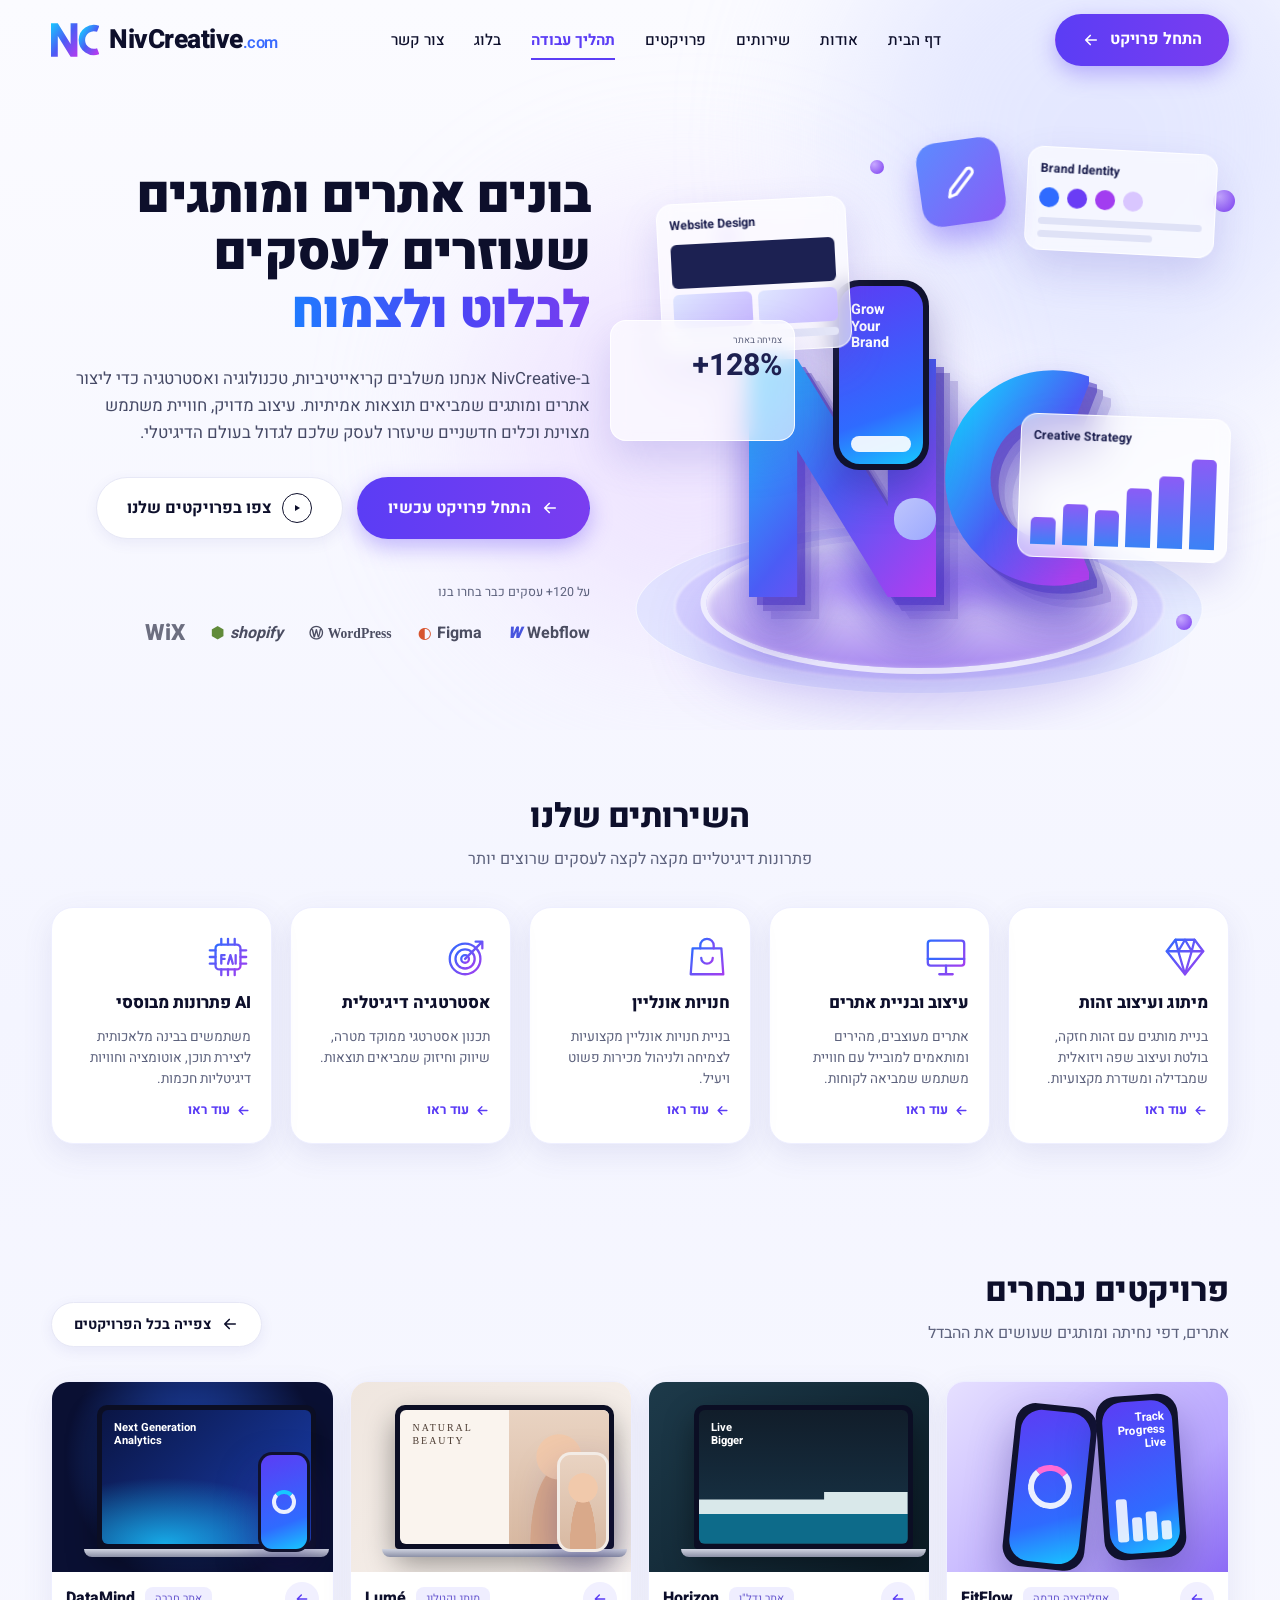
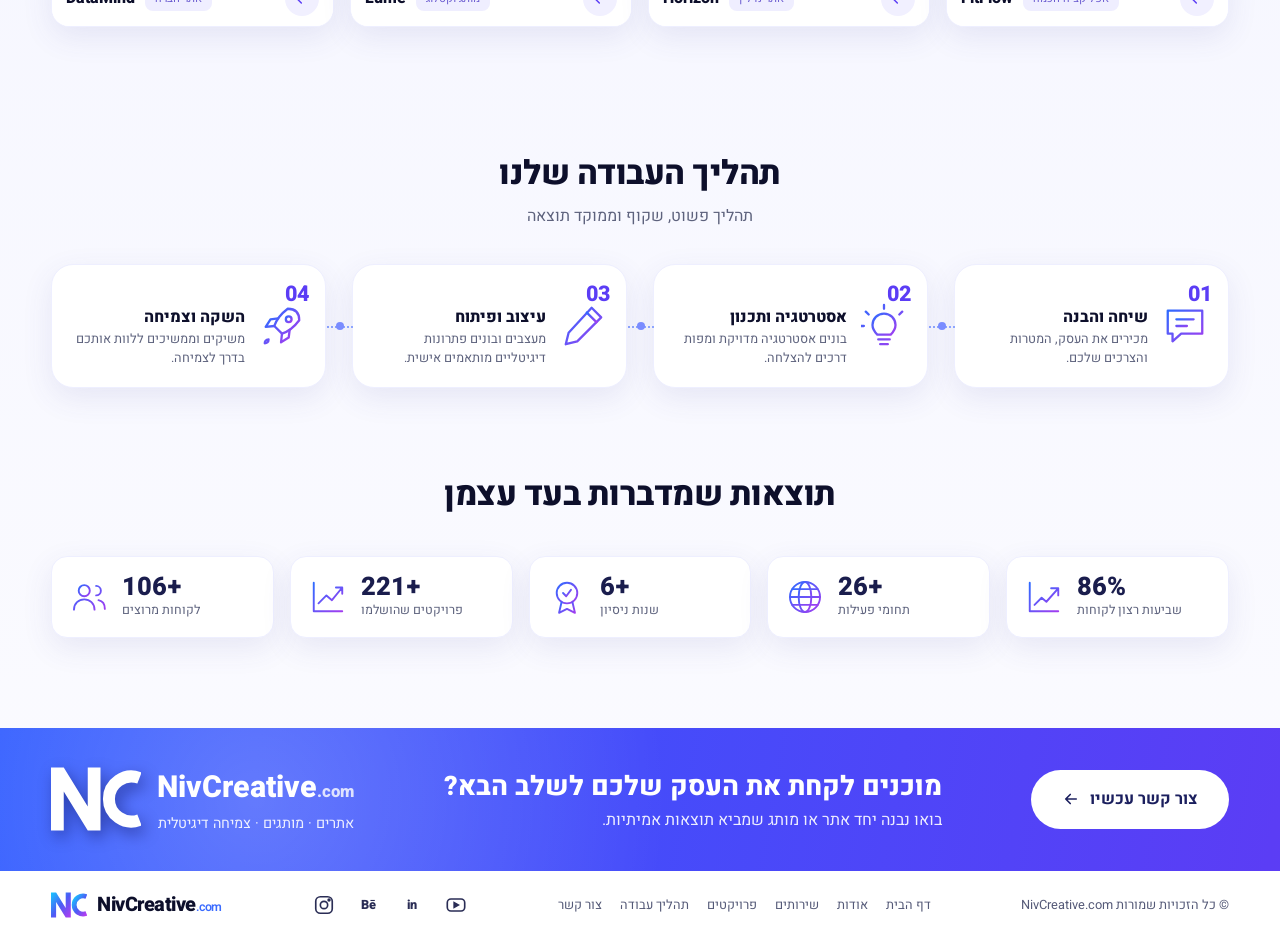
==== nivcreative-home/index.html @ 3e9fc70c "Add animated static homepage (RTL) built from design image, Hostinger-ready Co-Authored-By: Claude S" ====
<!doctype html>
<html lang="he" dir="rtl">
<head>
<meta charset="utf-8">
<meta name="viewport" content="width=device-width, initial-scale=1">
<title>NivCreative – בונים אתרים ומותגים שעוזרים לעסקים לבלוט ולצמוח</title>
<meta name="description" content="NivCreative משלבת קריאייטיב, טכנולוגיה ואסטרטגיה כדי ליצור אתרים ומותגים שמביאים תוצאות אמיתיות. אתרים, מיתוג, חנויות אונליין ופתרונות AI.">
<meta property="og:title" content="NivCreative – אתרים ומותגים שבולטים וצומחים">
<meta property="og:description" content="עיצוב מדויק, חוויית משתמש מצוינת וכלים חדשניים שיעזרו לעסק שלכם לגדול בעולם הדיגיטלי.">
<meta property="og:type" content="website">
<meta name="theme-color" content="#5b3df5">
<link rel="icon" type="image/svg+xml" href="assets/favicon.svg">
<link rel="preconnect" href="https://fonts.googleapis.com">
<link rel="preconnect" href="https://fonts.gstatic.com" crossorigin>
<link href="https://fonts.googleapis.com/css2?family=Heebo:wght@400;500;600;700;800;900&display=swap" rel="stylesheet">
<link rel="stylesheet" href="assets/style.css">
</head>
<body>

<!-- SVG sprite -->
<svg width="0" height="0" style="position:absolute" aria-hidden="true">
  <defs>
    <linearGradient id="g-nc" x1="0" y1="0" x2="1" y2="1">
      <stop offset="0" stop-color="#17c8ff"/><stop offset=".5" stop-color="#4b5cf5"/><stop offset="1" stop-color="#b43cf0"/>
    </linearGradient>
    <linearGradient id="g-ic" x1="0" y1="0" x2="1" y2="1">
      <stop offset="0" stop-color="#2f6bff"/><stop offset="1" stop-color="#a23df0"/>
    </linearGradient>
    <symbol id="nc" viewBox="0 0 120 84">
      <path d="M0 84V0h17l32 52V0h17v84H49L17 32v52z" fill="url(#g-nc)"/>
      <path d="M118 14A30 30 0 1 0 118 70" fill="none" stroke="url(#g-nc)" stroke-width="16" stroke-linecap="butt"/>
    </symbol>
    <symbol id="arrow" viewBox="0 0 24 24"><path d="M19 12H5m6-6-6 6 6 6" fill="none" stroke="currentColor" stroke-width="2.2" stroke-linecap="round" stroke-linejoin="round"/></symbol>
    <symbol id="play" viewBox="0 0 24 24"><path d="M9 7.5v9l7.5-4.5z" fill="currentColor"/></symbol>
  </defs>
</svg>

<header class="nav" id="nav">
  <div class="wrap nav-in">
    <a href="#home" class="logo" aria-label="NivCreative">
      <svg class="logo-mark"><use href="#nc"/></svg>
      <span>NivCreative<small>.com</small></span>
    </a>
    <nav class="menu" id="menu" aria-label="ניווט ראשי">
      <a href="#home" class="active">דף הבית</a>
      <a href="#about">אודות</a>
      <a href="#services">שירותים</a>
      <a href="#projects">פרויקטים</a>
      <a href="#process">תהליך עבודה</a>
      <a href="#blog">בלוג</a>
      <a href="#contact">צור קשר</a>
      <a href="#contact" class="btn btn-primary menu-cta"><svg><use href="#arrow"/></svg>התחל פרויקט</a>
    </nav>
    <a href="#contact" class="btn btn-primary nav-cta"><svg><use href="#arrow"/></svg>התחל פרויקט</a>
    <button class="burger" id="burger" aria-label="תפריט" aria-expanded="false"><span></span><span></span><span></span></button>
  </div>
</header>

<main id="home">

<!-- HERO -->
<section class="hero">
  <div class="blob b1"></div><div class="blob b2"></div>
  <div class="wrap hero-grid">
    <div class="hero-text">
      <h1 class="reveal">בונים אתרים ומותגים<br>שעוזרים לעסקים<br><span class="grad">לבלוט ולצמוח</span></h1>
      <p class="reveal" style="--d:.1s">ב-NivCreative אנחנו משלבים קריאייטיביות, טכנולוגיה ואסטרטגיה כדי ליצור אתרים ומותגים שמביאים תוצאות אמיתיות. עיצוב מדויק, חוויית משתמש מצוינת וכלים חדשניים שיעזרו לעסק שלכם לגדול בעולם הדיגיטלי.</p>
      <div class="hero-btns reveal" style="--d:.2s">
        <a href="#contact" class="btn btn-primary btn-lg"><svg><use href="#arrow"/></svg>התחל פרויקט עכשיו</a>
        <a href="#projects" class="btn btn-ghost btn-lg"><span class="play"><svg><use href="#play"/></svg></span>צפו בפרויקטים שלנו</a>
      </div>
      <div class="trust reveal" style="--d:.3s">
        <span class="trust-t">על 120+ עסקים כבר בחרו בנו</span>
        <div class="platforms">
          <span class="p-wix">WiX</span>
          <span class="p-shop"><i>⬢</i>shopify</span>
          <span class="p-wp"><i>Ⓦ</i>WordPress</span>
          <span class="p-fig"><i>◐</i>Figma</span>
          <span class="p-web"><i>W</i>Webflow</span>
        </div>
      </div>
    </div>

    <div class="hero-art" id="heroArt" aria-hidden="true">
      <div class="orb o1"></div><div class="orb o2"></div><div class="orb o3"></div><div class="orb o4"></div>

      <div class="glass card-web" data-depth="14">
        <div class="gc-title">Website Design</div>
        <div class="mini-site"><i></i><i></i><i></i><b></b></div>
      </div>
      <div class="glass card-brand" data-depth="22">
        <div class="gc-title">Brand Identity</div>
        <div class="dots"><i style="background:#2f6bff"></i><i style="background:#6a3df5"></i><i style="background:#a23df0"></i><i style="background:#d9c6ff"></i></div>
        <div class="lines"><i></i><i></i></div>
      </div>
      <div class="glass card-strategy" data-depth="18">
        <div class="gc-title">Creative Strategy</div>
        <div class="bars"><i style="--h:30%"></i><i style="--h:45%"></i><i style="--h:40%"></i><i style="--h:65%"></i><i style="--h:80%"></i><i style="--h:100%"></i></div>
      </div>
      <div class="glass card-stat" data-depth="26">
        <small>צמיחה באתר</small>
        <strong>+128%</strong>
        <svg viewBox="0 0 120 40"><path class="draw" d="M2 34 C20 30 24 16 40 22 S62 34 76 20 S100 8 118 4" fill="none" stroke="#2f6bff" stroke-width="2.5" stroke-linecap="round"/></svg>
      </div>
      <div class="phone ph-hero" data-depth="30"><div class="ph-screen"><b>Grow</b><b>Your</b><b>Brand</b><i></i></div></div>
      <div class="tile t-brush" data-depth="34"><svg viewBox="0 0 24 24"><path d="M4 20l1.2-4.2L16 5a2 2 0 0 1 3 3L8.2 18.8z" fill="none" stroke="#fff" stroke-width="1.8" stroke-linejoin="round"/></svg></div>
      <div class="tile t-small" data-depth="28"></div>

      <div class="platform">
        <div class="disc d3"></div><div class="disc d2"></div><div class="disc d1"></div><div class="glow"></div>
        <div class="big-nc"><svg><use href="#nc"/></svg></div>
      </div>
    </div>
  </div>
</section>

<!-- SERVICES -->
<section id="services" class="sec">
  <div class="wrap">
    <div class="sec-head center reveal"><h2>השירותים שלנו</h2><p>פתרונות דיגיטליים מקצה לקצה לעסקים שרוצים יותר</p></div>
    <div class="services">
      <a href="#contact" class="s-card reveal" style="--d:0s">
        <svg class="ico" viewBox="0 0 48 48"><g fill="none" stroke="url(#g-ic)" stroke-width="2.4" stroke-linejoin="round" stroke-linecap="round"><path d="M14 6h20l9 12-19 24L5 18z"/><path d="M5 18h38M17 18l7 24 7-24M14 6l3 12 7-12 7 12 3-12"/></g></svg>
        <h3>מיתוג ועיצוב זהות</h3>
        <p>בניית מותגים עם זהות חזקה, בולטת ועיצוב שפה ויזואלית שמבדילה ומשדרת מקצועיות.</p>
        <span class="more"><svg><use href="#arrow"/></svg>עוד ראו</span>
      </a>
      <a href="#contact" class="s-card reveal" style="--d:.08s">
        <svg class="ico" viewBox="0 0 48 48"><g fill="none" stroke="url(#g-ic)" stroke-width="2.4" stroke-linejoin="round" stroke-linecap="round"><rect x="5" y="7" width="38" height="26" rx="3"/><path d="M17 42h14M24 33v9M5 26h38"/></g></svg>
        <h3>עיצוב ובניית אתרים</h3>
        <p>אתרים מעוצבים, מהירים ומותאמים למובייל עם חוויית משתמש שמביאה לקוחות.</p>
        <span class="more"><svg><use href="#arrow"/></svg>עוד ראו</span>
      </a>
      <a href="#contact" class="s-card reveal" style="--d:.16s">
        <svg class="ico" viewBox="0 0 48 48"><g fill="none" stroke="url(#g-ic)" stroke-width="2.4" stroke-linejoin="round" stroke-linecap="round"><path d="M9 15h30l2 27H7z"/><path d="M17 15v-3a7 7 0 0 1 14 0v3M18 25a6 6 0 0 0 12 0"/></g></svg>
        <h3>חנויות אונליין</h3>
        <p>בניית חנויות אונליין מקצועיות לצמיחה ולניהול מכירות פשוט ויעיל.</p>
        <span class="more"><svg><use href="#arrow"/></svg>עוד ראו</span>
      </a>
      <a href="#contact" class="s-card reveal" style="--d:.24s">
        <svg class="ico" viewBox="0 0 48 48"><g fill="none" stroke="url(#g-ic)" stroke-width="2.4" stroke-linejoin="round" stroke-linecap="round"><circle cx="22" cy="26" r="16"/><circle cx="22" cy="26" r="10"/><circle cx="22" cy="26" r="4"/><path d="M22 26L40 8m0 0v7m0-7h-7"/></g></svg>
        <h3>אסטרטגיה דיגיטלית</h3>
        <p>תכנון אסטרטגי ממוקד מטרה, שיווק וחיזוק שמביאים תוצאות.</p>
        <span class="more"><svg><use href="#arrow"/></svg>עוד ראו</span>
      </a>
      <a href="#contact" class="s-card reveal" style="--d:.32s">
        <svg class="ico" viewBox="0 0 48 48"><g fill="none" stroke="url(#g-ic)" stroke-width="2.4" stroke-linejoin="round" stroke-linecap="round"><rect x="11" y="11" width="26" height="26" rx="4"/><path d="M17 31v-9l3.5 0M17 26h3.5M24 31l2.5-9 2.5 9M32 22v9M17 11V5M24 11V5M31 11V5M17 43v-6M24 43v-6M31 43v-6M5 17h6M5 24h6M5 31h6M37 17h6M37 24h6M37 31h6"/></g></svg>
        <h3>AI פתרונות מבוססי</h3>
        <p>משתמשים בבינה מלאכותית ליצירת תוכן, אוטומציה וחוויות דיגיטליות חכמות.</p>
        <span class="more"><svg><use href="#arrow"/></svg>עוד ראו</span>
      </a>
    </div>
  </div>
</section>

<!-- PROJECTS -->
<section id="projects" class="sec">
  <div class="wrap">
    <div class="sec-head row reveal">
      <div><h2>פרויקטים נבחרים</h2><p>אתרים, דפי נחיתה ומותגים שעושים את ההבדל</p></div>
      <a href="#projects" class="btn btn-ghost btn-sm"><svg><use href="#arrow"/></svg>צפייה בכל הפרויקטים</a>
    </div>
    <div class="projects">

      <a href="#contact" class="p-card reveal" style="--d:0s">
        <div class="p-img pi-data">
          <div class="laptop"><div class="scr"><b>Next Generation<br>Analytics</b><i class="glowline"></i></div></div>
          <div class="phone sm"><div class="ph-screen"><i class="ring"></i></div></div>
        </div>
        <div class="p-info"><strong>DataMind</strong><em>אתר חברה</em><span class="go"><svg><use href="#arrow"/></svg></span></div>
      </a>

      <a href="#contact" class="p-card reveal" style="--d:.08s">
        <div class="p-img pi-lume">
          <div class="laptop light"><div class="scr"><b class="serif">NATURAL<br>BEAUTY</b><i class="face"></i></div></div>
          <div class="phone sm light"><div class="ph-screen"><i class="face s"></i></div></div>
        </div>
        <div class="p-info"><strong>Lumé</strong><em>מותג וקטלוג</em><span class="go"><svg><use href="#arrow"/></svg></span></div>
      </a>

      <a href="#contact" class="p-card reveal" style="--d:.16s">
        <div class="p-img pi-horizon">
          <div class="laptop"><div class="scr house"><b>Live<br>Bigger</b><i class="villa"></i></div></div>
        </div>
        <div class="p-info"><strong>Horizon</strong><em>אתר נדל"ן</em><span class="go"><svg><use href="#arrow"/></svg></span></div>
      </a>

      <a href="#contact" class="p-card reveal" style="--d:.24s">
        <div class="p-img pi-fit">
          <div class="phone md"><div class="ph-screen"><b>Track<br>Progress<br>Live</b><span class="mbars"><i></i><i></i><i></i><i></i></span></div></div>
          <div class="phone md r"><div class="ph-screen"><i class="ring pink"></i></div></div>
        </div>
        <div class="p-info"><strong>FitFlow</strong><em>אפליקציה חכמה</em><span class="go"><svg><use href="#arrow"/></svg></span></div>
      </a>
    </div>
  </div>
</section>

<!-- PROCESS -->
<section id="process" class="sec">
  <div class="wrap">
    <div class="sec-head center reveal"><h2>תהליך העבודה שלנו</h2><p>תהליך פשוט, שקוף וממוקד תוצאה</p></div>
    <div class="steps">
      <div class="step reveal" style="--d:0s"><span class="num">01</span><div class="s-ico"><svg viewBox="0 0 48 48"><g fill="none" stroke="url(#g-ic)" stroke-width="2.4" stroke-linejoin="round" stroke-linecap="round"><path d="M6 8h36v24H20l-9 8v-8H6z"/><path d="M15 17h18M15 24h11"/></g></svg></div><div><h3>שיחה והבנה</h3><p>מכירים את העסק, המטרות והצרכים שלכם.</p></div></div>
      <div class="step reveal" style="--d:.1s"><span class="num">02</span><div class="s-ico"><svg viewBox="0 0 48 48"><g fill="none" stroke="url(#g-ic)" stroke-width="2.4" stroke-linejoin="round" stroke-linecap="round"><path d="M17 33c-3-3-5-6-5-10a12 12 0 0 1 24 0c0 4-2 7-5 10z"/><path d="M18 38h12M20 43h8M24 6V2M8 12l-3-3M40 12l3-3M3 24H0"/></g></svg></div><div><h3>אסטרטגיה ותכנון</h3><p>בונים אסטרטגיה מדויקת ומפות דרכים להצלחה.</p></div></div>
      <div class="step reveal" style="--d:.2s"><span class="num">03</span><div class="s-ico"><svg viewBox="0 0 48 48"><g fill="none" stroke="url(#g-ic)" stroke-width="2.4" stroke-linejoin="round" stroke-linecap="round"><path d="M33 5l10 10L18 40 6 43l3-12z"/><path d="M28 10l10 10"/></g></svg></div><div><h3>עיצוב ופיתוח</h3><p>מעצבים ובונים פתרונות דיגיטליים מותאמים אישית.</p></div></div>
      <div class="step reveal" style="--d:.3s"><span class="num">04</span><div class="s-ico"><svg viewBox="0 0 48 48"><g fill="none" stroke="url(#g-ic)" stroke-width="2.4" stroke-linejoin="round" stroke-linecap="round"><path d="M30 6c8 0 12 4 12 12-6 8-12 12-18 14L16 24c2-6 6-12 14-18z"/><circle cx="31" cy="17" r="3"/><path d="M16 24l-9 1 5-8 8-1M24 32l-1 9 8-5 1-8M10 38c-3 0-4 2-4 4 2 0 4-1 4-4z"/></g></svg></div><div><h3>השקה וצמיחה</h3><p>משיקים וממשיכים ללוות אותכם בדרך לצמיחה.</p></div></div>
    </div>
  </div>
</section>

<!-- STATS -->
<section id="about" class="sec sec-tight">
  <div class="wrap">
    <div class="sec-head center reveal"><h2>תוצאות שמדברות בעד עצמן</h2></div>
    <div class="stats">
      <div class="stat reveal" style="--d:0s"><svg class="ico" viewBox="0 0 48 48"><g fill="none" stroke="url(#g-ic)" stroke-width="2.4" stroke-linecap="round"><circle cx="18" cy="16" r="7"/><path d="M5 40c0-8 6-13 13-13s13 5 13 13M33 10a6 6 0 0 1 0 12M36 28c5 1 8 5 8 11"/></g></svg><div><strong data-count="120" data-suffix="+">120+</strong><span>לקוחות מרוצים</span></div></div>
      <div class="stat reveal" style="--d:.08s"><svg class="ico" viewBox="0 0 48 48"><g fill="none" stroke="url(#g-ic)" stroke-width="2.4" stroke-linecap="round" stroke-linejoin="round"><path d="M6 6v36h36"/><path d="M12 32l10-10 7 6 13-16m0 0h-8m8 0v8"/></g></svg><div><strong data-count="250" data-suffix="+">250+</strong><span>פרויקטים שהושלמו</span></div></div>
      <div class="stat reveal" style="--d:.16s"><svg class="ico" viewBox="0 0 48 48"><g fill="none" stroke="url(#g-ic)" stroke-width="2.4" stroke-linecap="round" stroke-linejoin="round"><circle cx="24" cy="19" r="13"/><path d="M17 31l-3 13 10-5 10 5-3-13"/><path d="M19 19l4 4 6-8"/></g></svg><div><strong data-count="7" data-suffix="+">7+</strong><span>שנות ניסיון</span></div></div>
      <div class="stat reveal" style="--d:.24s"><svg class="ico" viewBox="0 0 48 48"><g fill="none" stroke="url(#g-ic)" stroke-width="2.4" stroke-linecap="round"><circle cx="24" cy="24" r="19"/><ellipse cx="24" cy="24" rx="8" ry="19"/><path d="M5 24h38M8 14h32M8 34h32"/></g></svg><div><strong data-count="30" data-suffix="+">30+</strong><span>תחומי פעילות</span></div></div>
      <div class="stat reveal" style="--d:.32s"><svg class="ico" viewBox="0 0 48 48"><g fill="none" stroke="url(#g-ic)" stroke-width="2.4" stroke-linecap="round" stroke-linejoin="round"><path d="M6 6v36h36"/><path d="M12 34l9-9 6 5 15-17m0 0h-9m9 0v9"/></g></svg><div><strong data-count="98" data-suffix="%">98%</strong><span>שביעות רצון לקוחות</span></div></div>
    </div>
  </div>
</section>

<!-- CTA -->
<section id="contact" class="cta-wrap">
  <div class="cta reveal">
    <div class="cta-shine"></div>
    <div class="cta-brand">
      <svg class="cta-nc"><use href="#nc"/></svg>
      <div><div class="cta-logo">NivCreative<small>.com</small></div><div class="cta-sub">אתרים · מותגים · צמיחה דיגיטלית</div></div>
    </div>
    <div class="cta-text">
      <h2>מוכנים לקחת את העסק שלכם לשלב הבא?</h2>
      <p>בואו נבנה יחד אתר או מותג שמביא תוצאות אמיתיות.</p>
    </div>
    <a href="mailto:info@nivcreative.com?subject=פנייה%20מהאתר" class="btn btn-white btn-lg pulse"><svg><use href="#arrow"/></svg>צור קשר עכשיו</a>
  </div>
</section>
</main>

<footer class="footer" id="blog">
  <div class="wrap foot-in">
    <a href="#home" class="logo sm"><svg class="logo-mark"><use href="#nc"/></svg><span>NivCreative<small>.com</small></span></a>
    <div class="social">
      <a href="#" aria-label="Instagram"><svg viewBox="0 0 24 24" fill="none" stroke="currentColor" stroke-width="1.8"><rect x="3" y="3" width="18" height="18" rx="5"/><circle cx="12" cy="12" r="4"/><circle cx="17.5" cy="6.5" r="1" fill="currentColor"/></svg></a>
      <a href="#" aria-label="Behance" class="txt">Bē</a>
      <a href="#" aria-label="LinkedIn" class="txt">in</a>
      <a href="#" aria-label="YouTube"><svg viewBox="0 0 24 24" fill="none" stroke="currentColor" stroke-width="1.8"><rect x="2.5" y="5.5" width="19" height="13" rx="4"/><path d="M10 9.5v5l4.5-2.5z" fill="currentColor"/></svg></a>
    </div>
    <nav class="foot-links">
      <a href="#home">דף הבית</a><a href="#about">אודות</a><a href="#services">שירותים</a><a href="#projects">פרויקטים</a><a href="#process">תהליך עבודה</a><a href="#contact">צור קשר</a>
    </nav>
    <span class="copy">© כל הזכויות שמורות NivCreative.com</span>
  </div>
</footer>

<script src="assets/main.js"></script>
</body>
</html>
---- nivcreative-home/assets/style.css ----
:root{
  --ink:#0d0f2b; --muted:#5d627d; --brand:#5b3df5; --blue:#2f6bff; --purple:#a23df0;
  --line:#e7e8f6; --bg:#f7f8ff; --card:#fff;
  --grad:linear-gradient(90deg,#2f6bff,#5b3df5 55%,#a23df0);
  --shadow:0 10px 30px rgba(70,70,160,.10);
  --r:22px;
}
*{box-sizing:border-box;margin:0;padding:0}
html{scroll-behavior:smooth;scroll-padding-top:90px}
body{font-family:'Heebo',system-ui,-apple-system,'Segoe UI',Arial,sans-serif;color:var(--ink);background:linear-gradient(180deg,#fbfbff,#f4f5ff 40%,#fbfbff);line-height:1.6;overflow-x:hidden;-webkit-font-smoothing:antialiased}
a{color:inherit;text-decoration:none}
svg{display:block}
.wrap{width:min(1200px,92%);margin-inline:auto}
.grad{background:linear-gradient(90deg,#1f7bff,#4a45f5 55%,#7a3df0);-webkit-background-clip:text;background-clip:text;color:transparent}

/* buttons */
.btn{display:inline-flex;align-items:center;gap:10px;font:inherit;font-weight:700;border-radius:999px;padding:12px 26px;cursor:pointer;border:1px solid transparent;transition:transform .25s,box-shadow .25s,background .25s;white-space:nowrap}
.btn svg{width:18px;height:18px}
.btn-primary{background:linear-gradient(90deg,#5b3df5,#7a3df0);color:#fff;box-shadow:0 8px 22px rgba(91,61,245,.35)}
.btn-primary:hover{transform:translateY(-3px);box-shadow:0 14px 30px rgba(91,61,245,.45)}
.btn-ghost{background:#fff;color:var(--ink);border-color:var(--line);box-shadow:0 4px 14px rgba(70,70,160,.08)}
.btn-ghost:hover{transform:translateY(-3px);border-color:#cfd0f5}
.btn-white{background:#fff;color:#1b1f5e}
.btn-white:hover{transform:translateY(-3px);box-shadow:0 14px 30px rgba(0,0,40,.3)}
.btn-lg{padding:15px 30px;font-size:1.02rem}
.btn-sm{padding:10px 22px;font-size:.9rem}
.play{width:30px;height:30px;border-radius:50%;border:1.5px solid var(--ink);display:grid;place-items:center}
.play svg{width:16px;height:16px}

/* nav */
.nav{position:fixed;inset:0 0 auto 0;z-index:50;transition:background .3s,box-shadow .3s,padding .3s;padding:14px 0}
.nav.scrolled{background:rgba(255,255,255,.82);backdrop-filter:blur(14px);box-shadow:0 4px 24px rgba(60,60,140,.08);padding:8px 0}
.nav-in{display:flex;align-items:center;justify-content:space-between;gap:24px;direction:ltr}
.logo{display:flex;align-items:center;gap:10px;font-weight:800;font-size:1.65rem;letter-spacing:-.5px;direction:ltr}
.logo small{font-size:.62em;font-weight:600;color:#3a6bff}
.logo-mark{width:48px;height:34px}
.logo.sm{font-size:1.25rem}.logo.sm .logo-mark{width:36px;height:26px}
.menu{display:flex;align-items:center;gap:30px;direction:rtl;font-weight:500;font-size:.95rem}
.menu a:not(.btn){position:relative;padding:6px 0;transition:color .2s}
.menu a:not(.btn)::after{content:"";position:absolute;inset:auto 0 -2px 0;height:2px;background:var(--brand);transform:scaleX(0);transition:transform .3s}
.menu a:not(.btn):hover::after,.menu a.active::after{transform:scaleX(1)}
.menu a.active{color:var(--brand);font-weight:700}
.menu-cta{display:none}
.burger{display:none;background:none;border:0;width:40px;height:40px;cursor:pointer;flex-direction:column;justify-content:center;gap:6px;align-items:center}
.burger span{display:block;width:24px;height:2.5px;background:var(--ink);border-radius:2px;transition:.3s}
.burger[aria-expanded=true] span:nth-child(1){transform:translateY(8.5px) rotate(45deg)}
.burger[aria-expanded=true] span:nth-child(2){opacity:0}
.burger[aria-expanded=true] span:nth-child(3){transform:translateY(-8.5px) rotate(-45deg)}

/* hero */
.hero{position:relative;padding:130px 0 40px;overflow:hidden}
.blob{position:absolute;border-radius:50%;filter:blur(80px);opacity:.5;z-index:0;animation:blob 14s ease-in-out infinite alternate}
.b1{width:520px;height:520px;background:#cfd6ff;top:-120px;right:-80px}
.b2{width:420px;height:420px;background:#e6d2ff;top:220px;right:30%;animation-delay:-6s}
@keyframes blob{to{transform:translate(-40px,40px) scale(1.15)}}
.hero-grid{position:relative;z-index:1;display:grid;grid-template-columns:1fr 1.15fr;gap:20px;align-items:center;direction:ltr}
.hero-text{direction:rtl;text-align:right}
.hero h1{font-size:clamp(2.2rem,4vw,3.6rem);line-height:1.12;font-weight:900;letter-spacing:-1px}
.hero p{margin:26px 0 30px;color:#464a66;font-size:1.05rem;max-width:520px}
.hero-btns{display:flex;gap:14px;flex-wrap:wrap}
.trust{margin-top:40px}
.trust-t{font-size:.78rem;color:var(--muted)}
.platforms{display:flex;gap:26px;margin-top:12px;align-items:center;flex-wrap:wrap;direction:ltr;justify-content:flex-end;font-weight:700;color:#4a4d66;filter:grayscale(.2)}
.platforms i{font-style:normal;margin-inline-end:5px}
.p-wix{font-size:1.4rem;font-weight:800;color:#6b6e84}
.p-shop{font-style:italic}.p-shop i{color:#5a8f2a}
.p-wp{font-family:Georgia,serif;font-size:.85rem}
.p-fig i{color:#f24e1e}
.p-web i{color:#4353ff;font-style:italic;font-weight:900}

/* hero art */
.hero-art{position:relative;height:560px;direction:ltr;perspective:1200px}
.hero-art>*{position:absolute}
.platform{inset:auto 6% 4% 6%;height:300px;left:6%}
.disc{position:absolute;left:50%;transform:translateX(-50%);border-radius:50%}
.d1{width:78%;height:130px;bottom:0;background:linear-gradient(180deg,#f4f1ff,#cdbdf6 60%,#a98af0);box-shadow:0 0 0 6px rgba(255,255,255,.7),0 30px 60px rgba(100,70,220,.35),inset 0 4px 10px #fff}
.d2{width:90%;height:150px;bottom:-14px;background:rgba(190,175,255,.35);filter:blur(1px);z-index:-1;border:2px solid rgba(255,255,255,.6)}
.d3{width:104%;height:170px;bottom:-26px;background:rgba(180,200,255,.25);z-index:-2;border:1px solid rgba(255,255,255,.7)}
.glow{position:absolute;left:50%;bottom:50px;width:60%;height:70px;transform:translateX(-50%);background:radial-gradient(closest-side,rgba(140,90,255,.7),transparent);filter:blur(8px);animation:pulseGlow 3s ease-in-out infinite}
@keyframes pulseGlow{50%{opacity:.5;transform:translateX(-50%) scale(1.15)}}
.big-nc{position:absolute;left:50%;bottom:70px;width:340px;transform:translateX(-50%);animation:floatNC 5s ease-in-out infinite;filter:drop-shadow(0 24px 22px rgba(80,50,220,.45)) drop-shadow(8px 8px 0 rgba(60,40,180,.55)) drop-shadow(14px 14px 0 rgba(50,30,150,.35))}
.big-nc svg{width:100%;height:240px}
@keyframes floatNC{50%{transform:translateX(-50%) translateY(-18px)}}

.glass{background:rgba(255,255,255,.62);backdrop-filter:blur(10px);border:1.5px solid rgba(255,255,255,.9);border-radius:16px;box-shadow:0 18px 40px rgba(90,80,200,.2);padding:12px;animation:float 6s ease-in-out infinite;direction:ltr;font-size:.7rem;z-index:3}
@keyframes float{50%{translate:0 -14px}}
.gc-title{font-weight:700;color:#1d2050;margin-bottom:8px;font-size:.78rem}
.card-web{top:70px;left:8%;width:190px;animation-delay:-1s;transform:rotate(-3deg)}
.mini-site{display:grid;grid-template-columns:1fr 1fr;gap:6px}
.mini-site i{height:34px;border-radius:6px;background:linear-gradient(135deg,#dfe6ff,#c8b9ff)}
.mini-site i:first-child{background:#1c2152;grid-column:span 2;height:44px}
.mini-site b{grid-column:span 2;height:8px;border-radius:4px;background:#e3e5f7}
.card-brand{top:20px;right:2%;width:190px;animation-delay:-2.5s;transform:rotate(3deg)}
.dots{display:flex;gap:8px;margin-bottom:10px}.dots i{width:20px;height:20px;border-radius:50%}
.lines i{display:block;height:7px;border-radius:4px;background:#dfe2f6;margin-top:6px}.lines i+i{width:70%}
.card-strategy{bottom:130px;right:0;width:210px;animation-delay:-4s;transform:rotate(2deg)}
.bars{display:flex;gap:7px;align-items:flex-end;height:90px}
.bars i{flex:1;height:var(--h);border-radius:5px 5px 0 0;background:linear-gradient(180deg,#8b5cf6,#3b82f6);transform-origin:bottom;animation:grow 2.6s ease-in-out infinite alternate}
.bars i:nth-child(2){animation-delay:.2s}.bars i:nth-child(3){animation-delay:.4s}.bars i:nth-child(4){animation-delay:.6s}.bars i:nth-child(5){animation-delay:.8s}
@keyframes grow{from{transform:scaleY(.7)}}
.card-stat{top:190px;left:0;width:185px;animation-delay:-3s;direction:rtl}
.card-stat small{color:var(--muted);display:block}
.card-stat strong{direction:ltr;display:block;text-align:right;font-size:1.9rem;color:#1d2050;line-height:1.2}
.card-stat svg{width:100%;height:40px;margin-top:4px}
.draw{stroke-dasharray:200;stroke-dashoffset:200;animation:draw 3s ease-in-out infinite}
@keyframes draw{60%,100%{stroke-dashoffset:0}}
.phone{background:#10122e;border-radius:26px;padding:6px;box-shadow:0 20px 40px rgba(40,30,120,.35);animation:float 7s ease-in-out infinite}
.ph-screen{border-radius:21px;height:100%;background:linear-gradient(160deg,#5b3df5,#2f6bff 70%,#17c8ff);padding:16px 12px;color:#fff;font-weight:800;line-height:1.15;overflow:hidden;position:relative}
.ph-hero{width:96px;height:190px;left:36%;top:150px;z-index:2;animation-delay:-1.5s}
.ph-hero .ph-screen b{display:block;font-size:.9rem}
.ph-hero .ph-screen i{position:absolute;bottom:12px;left:12px;right:12px;height:16px;border-radius:8px;background:#fff;opacity:.9}
.tile{border-radius:20px;display:grid;place-items:center;animation:float 5s ease-in-out infinite;z-index:3}
.t-brush{top:10px;left:50%;width:84px;height:84px;background:linear-gradient(135deg,#5b8bff,#8b5cf6);box-shadow:0 16px 30px rgba(91,61,245,.4);transform:rotate(-8deg);animation-delay:-2s}
.t-brush svg{width:40px;height:40px}
.t-small{bottom:150px;left:46%;width:42px;height:42px;background:linear-gradient(135deg,#c7d3ff,#9db4ff);animation-delay:-3s;opacity:.9}
.orb{border-radius:50%;z-index:0;background:radial-gradient(circle at 30% 30%,#c7a8ff,#7a3df0);animation:float 4s ease-in-out infinite}
.o1{width:14px;height:14px;top:30px;left:42%}.o2{width:22px;height:22px;top:60px;right:-1%;animation-delay:-1s}
.o3{width:12px;height:12px;top:100px;left:18%;animation-delay:-2s}.o4{width:16px;height:16px;bottom:60px;right:6%;animation-delay:-3s}

/* sections */
.sec{padding:60px 0}
.sec-tight{padding-top:20px}
.sec-head{margin-bottom:34px}
.sec-head.center{text-align:center}
.sec-head.row{display:flex;justify-content:space-between;align-items:flex-end;gap:20px;flex-wrap:wrap}
.sec-head h2{font-size:clamp(1.6rem,2.6vw,2.1rem);font-weight:800;letter-spacing:-.5px}
.sec-head p{color:var(--muted);margin-top:4px}

/* services */
.services{display:grid;grid-template-columns:repeat(5,1fr);gap:18px}
.s-card{background:#fff;border:1px solid #eeefff;border-radius:var(--r);padding:26px 20px 22px;box-shadow:var(--shadow);display:flex;flex-direction:column;gap:10px;transition:transform .35s,box-shadow .35s;position:relative;overflow:hidden}
.s-card::before{content:"";position:absolute;inset:0;background:linear-gradient(160deg,rgba(91,61,245,.07),transparent 60%);opacity:0;transition:opacity .35s}
.s-card:hover{transform:translateY(-10px);box-shadow:0 22px 44px rgba(91,61,245,.2)}
.s-card:hover::before{opacity:1}
.ico{width:46px;height:46px;transition:transform .4s}
.s-card:hover .ico{transform:scale(1.15) rotate(-6deg)}
.s-card h3{font-size:1.05rem;font-weight:800}
.s-card p{font-size:.85rem;color:var(--muted);line-height:1.55;flex:1}
.more{display:inline-flex;align-items:center;gap:6px;color:var(--brand);font-weight:700;font-size:.82rem}
.more svg{width:15px;height:15px;transition:transform .3s}
.s-card:hover .more svg{transform:translateX(-6px)}

/* projects */
.projects{display:grid;grid-template-columns:repeat(4,1fr);gap:16px;direction:ltr}
.p-card{display:block;background:#fff;border-radius:18px;overflow:hidden;box-shadow:var(--shadow);border:1px solid #eeefff;transition:transform .4s,box-shadow .4s;direction:rtl}
.p-card:hover{transform:translateY(-10px);box-shadow:0 24px 48px rgba(60,50,180,.25)}
.p-img{height:190px;position:relative;overflow:hidden;display:flex;align-items:center;justify-content:center}
.p-img>*{transition:transform .6s}
.p-card:hover .p-img>*{transform:scale(1.07)}
.p-info{display:flex;align-items:center;gap:10px;padding:10px 14px;direction:ltr;background:#fff}
.p-info strong{font-weight:800;font-size:1rem}
.p-info em{font-style:normal;font-size:.7rem;background:#efeeff;color:#6a5bd0;padding:3px 10px;border-radius:8px;direction:rtl}
.go{margin-inline-start:auto;width:34px;height:34px;border-radius:50%;background:#f1f0ff;color:var(--brand);display:grid;place-items:center;transition:.3s}
.go svg{width:16px;height:16px}
.p-card:hover .go{background:var(--brand);color:#fff}
.pi-data{background:radial-gradient(circle at 50% 40%,#2250c8,#0a1033 70%)}
.pi-lume{background:linear-gradient(135deg,#efe6df,#f8f2ee)}
.pi-horizon{background:linear-gradient(135deg,#1d3a4a,#0b1b26)}
.pi-fit{background:linear-gradient(135deg,#e6e0ff,#b9a6ff 70%,#8d6cf6);gap:0}
.laptop{width:78%;aspect-ratio:16/10.5;background:#0b0e24;border-radius:10px 10px 4px 4px;padding:5px;box-shadow:0 14px 30px rgba(0,0,0,.4);position:relative;margin-inline-end:auto;margin-inline-start:6%}
.laptop::after{content:"";position:absolute;left:-6%;right:-6%;bottom:-8px;height:8px;background:linear-gradient(#cfd3e0,#8b90a6);border-radius:0 0 12px 12px}
.laptop .scr{height:100%;border-radius:6px;background:linear-gradient(135deg,#0a1544,#1a3fb0);color:#fff;font-weight:800;font-size:.7rem;line-height:1.15;padding:12px;position:relative;overflow:hidden;direction:ltr;text-align:left}
.laptop.light .scr{background:#faf4ee;color:#4a3a30}
.serif{font-family:Georgia,serif;font-weight:400;letter-spacing:2px;font-size:.62rem}
.glowline{position:absolute;left:0;right:0;bottom:0;height:50%;background:radial-gradient(ellipse at 30% 100%,#17c8ff,transparent 70%);opacity:.8;animation:pulseGlow 3s infinite}
.face{position:absolute;right:0;top:0;bottom:0;width:48%;background:radial-gradient(circle at 50% 35%,#f1c9ab 0 22%,transparent 23%),radial-gradient(ellipse at 50% 100%,#d9a98a 0 40%,transparent 41%),linear-gradient(#e9d3c2,#d8b9a2)}
.face.s{width:100%;border-radius:0}
.scr.house{background:linear-gradient(#111d2a,#18364a)}
.villa{position:absolute;left:0;right:0;bottom:0;height:55%;background:linear-gradient(transparent 0 30%,#d9e8ea 30% 60%,#0d6b8a 60%);clip-path:polygon(0 40%,60% 40%,60% 20%,100% 20%,100% 100%,0 100%)}
.phone.sm{position:absolute;width:52px;height:100px;right:8%;bottom:20px;animation:none;border-radius:14px;padding:3px}
.phone.sm .ph-screen{border-radius:11px;padding:6px}
.phone.light{background:#f3ece6}.phone.light .ph-screen{background:#f0dccb}
.phone.md{width:82px;height:164px;animation-delay:-2s;border-radius:20px}
.phone.md:first-child{position:relative;left:12px;z-index:2;transform:rotate(-4deg)}
.phone.md.r{position:relative;right:-4px;transform:rotate(6deg) translateY(10px);animation-delay:-4s}
.phone.md .ph-screen{font-size:.72rem;padding:10px 8px}
.ring{position:absolute;left:50%;top:50%;width:46px;height:46px;border-radius:50%;border:6px solid rgba(255,255,255,.9);border-top-color:#17c8ff;translate:-50% -50%;animation:spin 4s linear infinite}
.ring.pink{border-top-color:#ff6bd5;width:44px;height:44px}
.phone.sm .ring{width:24px;height:24px;border-width:4px}
@keyframes spin{to{rotate:360deg}}
.mbars{position:absolute;left:8px;right:8px;bottom:12px;display:flex;gap:4px;align-items:flex-end;height:48px}
.mbars i{flex:1;background:rgba(255,255,255,.85);border-radius:3px;animation:grow 2s ease-in-out infinite alternate;height:100%}
.mbars i:nth-child(1){height:40%}.mbars i:nth-child(2){height:60%;animation-delay:.3s}.mbars i:nth-child(3){height:50%;animation-delay:.6s}.mbars i:nth-child(4){height:90%;animation-delay:.9s}

/* process */
.steps{display:grid;grid-template-columns:repeat(4,1fr);gap:26px;position:relative}
.step{background:#fff;border:1px solid #eeefff;border-radius:var(--r);padding:20px;display:flex;gap:14px;align-items:center;box-shadow:var(--shadow);position:relative;transition:transform .35s,box-shadow .35s}
.step:hover{transform:translateY(-6px);box-shadow:0 18px 38px rgba(91,61,245,.18)}
.step:not(:last-child)::after{content:"";position:absolute;top:50%;left:-26px;width:26px;border-top:2px dotted #8ea6ff}
.step:not(:last-child)::before{content:"";position:absolute;top:50%;left:-17px;width:8px;height:8px;border-radius:50%;background:#7a8cff;translate:0 -50%;animation:dot 2s infinite;z-index:1}
@keyframes dot{50%{transform:scale(1.8);opacity:.4}}
.num{position:absolute;top:12px;right:16px;font-weight:800;font-size:1.35rem;color:var(--brand)}
.s-ico svg{width:46px;height:46px}
.step h3{font-size:1rem;font-weight:800;margin-top:14px}
.step p{font-size:.8rem;color:var(--muted);line-height:1.45}
.step>div:last-child{padding-top:6px}

/* stats */
.stats{display:grid;grid-template-columns:repeat(5,1fr);gap:16px;direction:ltr}
.stat{background:#fff;border:1px solid #eeefff;border-radius:16px;padding:16px 18px;display:flex;align-items:center;gap:14px;box-shadow:var(--shadow);direction:ltr;transition:transform .3s}
.stat:hover{transform:translateY(-5px)}
.stat .ico{width:38px;height:38px;flex:none}
.stat strong{display:block;font-size:1.6rem;font-weight:800;line-height:1.1;color:#1a1d4d}
.stat span{font-size:.78rem;color:var(--muted);direction:rtl;display:block}

/* CTA */
.cta-wrap{padding:30px 0 0}
.cta{position:relative;overflow:hidden;background:linear-gradient(100deg,#2f5bff,#5b3df5 50%,#a23df0);color:#fff;display:flex;align-items:center;justify-content:space-between;gap:30px;padding:36px max(4%,calc((100vw - 1200px)/2));direction:ltr;background-size:200% 100%;animation:bgmove 10s ease-in-out infinite alternate}
@keyframes bgmove{to{background-position:100% 0}}
.cta-shine{position:absolute;inset:0;background:radial-gradient(circle at 20% 50%,rgba(255,255,255,.22),transparent 40%);pointer-events:none}
.cta-brand{display:flex;align-items:center;gap:16px;position:relative}
.cta-nc{width:90px;height:64px;filter:drop-shadow(4px 6px 8px rgba(0,0,60,.4));animation:floatS 4s ease-in-out infinite}
@keyframes floatS{50%{transform:translateY(-8px)}}
.cta-nc{filter:brightness(0) invert(1) drop-shadow(4px 6px 8px rgba(0,0,60,.4))}
.cta-logo{font-size:1.9rem;font-weight:800}.cta-logo small{font-size:.55em;opacity:.8}
.cta-sub{font-size:.9rem;opacity:.9;direction:rtl}
.cta-text{direction:rtl;text-align:right;position:relative}
.cta-text h2{font-size:clamp(1.2rem,2.1vw,1.7rem);font-weight:800}
.cta-text p{opacity:.9}
.pulse{animation:pulseBtn 2.4s infinite;position:relative}
@keyframes pulseBtn{0%{box-shadow:0 0 0 0 rgba(255,255,255,.55)}70%,100%{box-shadow:0 0 0 18px rgba(255,255,255,0)}}

/* footer */
.footer{background:#fff;padding:18px 0;font-size:.8rem}
.foot-in{display:flex;align-items:center;justify-content:space-between;gap:20px;flex-wrap:wrap;direction:ltr}
.social{display:flex;gap:18px}
.social a{width:26px;height:26px;display:grid;place-items:center;font-weight:800;color:#2a2d55;transition:.3s}
.social a:hover{color:var(--brand);transform:translateY(-3px)}
.social svg{width:22px;height:22px}
.foot-links{display:flex;gap:18px;direction:rtl;color:#555a78}
.foot-links a:hover{color:var(--brand)}
.copy{color:#555a78;direction:rtl}

/* reveal */
.reveal{opacity:0;transform:translateY(34px);transition:opacity .8s cubic-bezier(.2,.7,.2,1) var(--d,0s),transform .8s cubic-bezier(.2,.7,.2,1) var(--d,0s)}
.reveal.in{opacity:1;transform:none}
.hero-art{opacity:0;transform:scale(.92);transition:opacity 1.1s .2s,transform 1.1s .2s}
.hero-art.in{opacity:1;transform:none}

/* responsive */
@media(max-width:1100px){
  .services{grid-template-columns:repeat(3,1fr)}
  .projects{grid-template-columns:repeat(2,1fr)}
  .steps{grid-template-columns:repeat(2,1fr)}.step::after,.step::before{display:none!important}
  .stats{grid-template-columns:repeat(3,1fr)}
  .menu{gap:20px}
}
@media(max-width:900px){
  .nav-cta{display:none}
  .burger{display:flex}
  .menu{position:fixed;inset:64px 4% auto 4%;flex-direction:column;align-items:stretch;gap:0;background:#fff;border-radius:20px;box-shadow:0 20px 50px rgba(40,40,120,.25);padding:12px 20px;opacity:0;pointer-events:none;transform:translateY(-12px);transition:.3s;text-align:right}
  .menu.open{opacity:1;pointer-events:auto;transform:none}
  .menu a:not(.btn){padding:13px 0;border-bottom:1px solid var(--line)}
  .menu-cta{display:inline-flex;justify-content:center;margin:14px 0 4px}
  .hero{padding-top:100px}
  .hero-grid{grid-template-columns:1fr;direction:rtl}
  .hero-art{height:480px;order:-1;max-width:560px;margin:0 auto;width:100%}
  .platforms{justify-content:flex-start}
  .cta{flex-direction:column;text-align:center}
  .cta-text{text-align:center}
  .foot-in{justify-content:center;flex-direction:column}
}
@media(max-width:620px){
  .services,.projects,.steps{grid-template-columns:1fr}
  .stats{grid-template-columns:1fr 1fr}
  .hero-art{height:400px}
  .big-nc{width:250px;bottom:50px}.big-nc svg{height:180px}
  .glass{transform:scale(.8)}
  .card-brand{right:-4%}.card-web{left:0}.card-stat{top:170px;left:-4%}
  .card-strategy{right:-4%;bottom:90px}
  .btn-lg{padding:13px 22px}
  .hero-btns .btn{flex:1;justify-content:center}
}
@media(prefers-reduced-motion:reduce){*{animation:none!important;transition:none!important}.reveal,.hero-art{opacity:1;transform:none}}
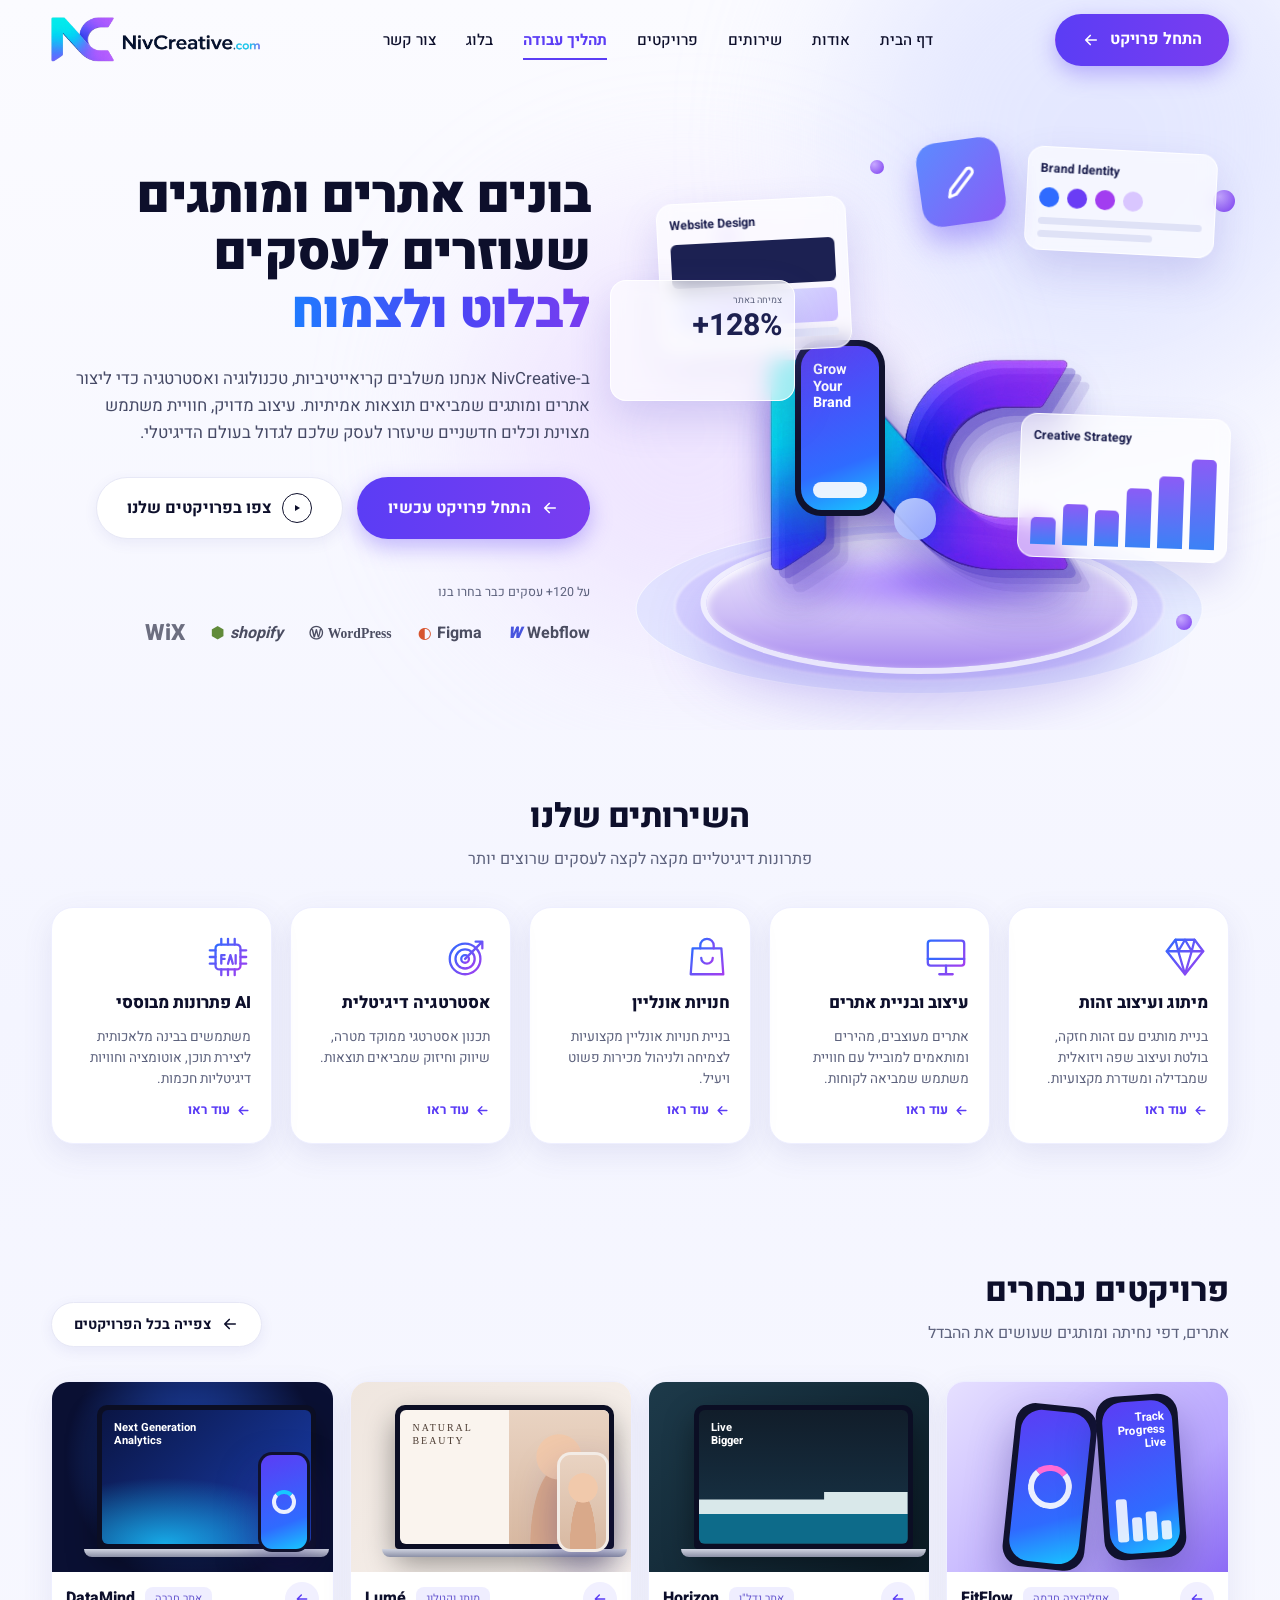
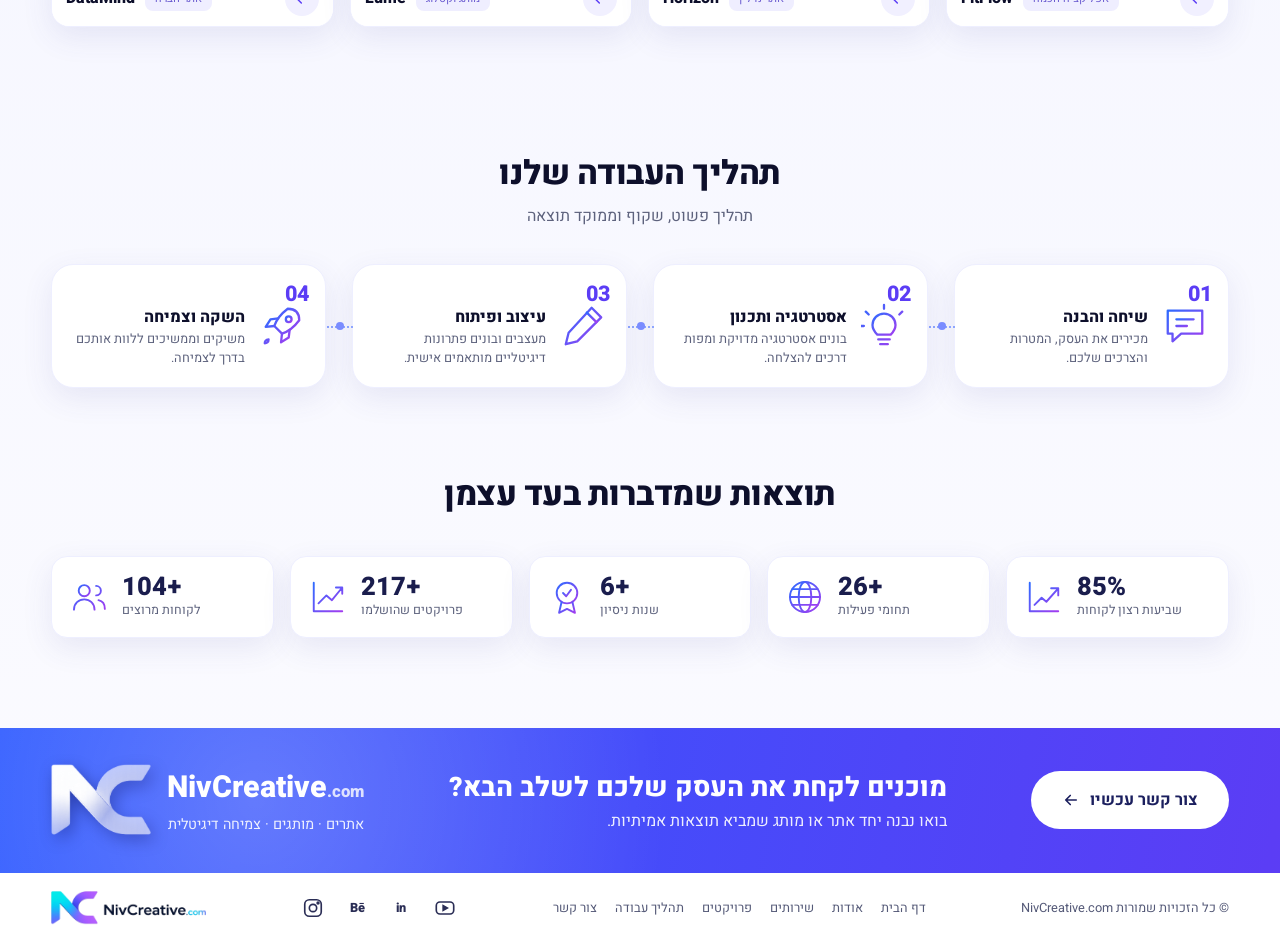
==== commit f08c44e4: "Use real NivCreative logo (nav, footer, hero, CTA, favicon) Co-Authored-By: Claude Sonnet 5.5 <norep" ====
--- a/nivcreative-home/index.html
+++ b/nivcreative-home/index.html
@@ -9,7 +9,7 @@
 <meta property="og:description" content="עיצוב מדויק, חוויית משתמש מצוינת וכלים חדשניים שיעזרו לעסק שלכם לגדול בעולם הדיגיטלי.">
 <meta property="og:type" content="website">
 <meta name="theme-color" content="#5b3df5">
-<link rel="icon" type="image/svg+xml" href="assets/favicon.svg">
+<link rel="icon" type="image/png" href="assets/favicon.png">
 <link rel="preconnect" href="https://fonts.googleapis.com">
 <link rel="preconnect" href="https://fonts.gstatic.com" crossorigin>
 <link href="https://fonts.googleapis.com/css2?family=Heebo:wght@400;500;600;700;800;900&display=swap" rel="stylesheet">
@@ -37,10 +37,7 @@
 
 <header class="nav" id="nav">
   <div class="wrap nav-in">
-    <a href="#home" class="logo" aria-label="NivCreative">
-      <svg class="logo-mark"><use href="#nc"/></svg>
-      <span>NivCreative<small>.com</small></span>
-    </a>
+    <a href="#home" class="logo" aria-label="NivCreative"><img src="assets/logo.png" alt="NivCreative.com" width="727" height="160"></a>
     <nav class="menu" id="menu" aria-label="ניווט ראשי">
       <a href="#home" class="active">דף הבית</a>
       <a href="#about">אודות</a>
@@ -108,7 +105,7 @@
 
       <div class="platform">
         <div class="disc d3"></div><div class="disc d2"></div><div class="disc d1"></div><div class="glow"></div>
-        <div class="big-nc"><svg><use href="#nc"/></svg></div>
+        <div class="big-nc"><img src="assets/mark.png" alt="" width="547" height="400"></div>
       </div>
     </div>
   </div>
@@ -228,7 +225,7 @@
   <div class="cta reveal">
     <div class="cta-shine"></div>
     <div class="cta-brand">
-      <svg class="cta-nc"><use href="#nc"/></svg>
+      <img class="cta-nc" src="assets/mark.png" alt="" width="547" height="400">
       <div><div class="cta-logo">NivCreative<small>.com</small></div><div class="cta-sub">אתרים · מותגים · צמיחה דיגיטלית</div></div>
     </div>
     <div class="cta-text">
@@ -242,7 +239,7 @@
 
 <footer class="footer" id="blog">
   <div class="wrap foot-in">
-    <a href="#home" class="logo sm"><svg class="logo-mark"><use href="#nc"/></svg><span>NivCreative<small>.com</small></span></a>
+    <a href="#home" class="logo sm"><img src="assets/logo.png" alt="NivCreative.com" width="727" height="160"></a>
     <div class="social">
       <a href="#" aria-label="Instagram"><svg viewBox="0 0 24 24" fill="none" stroke="currentColor" stroke-width="1.8"><rect x="3" y="3" width="18" height="18" rx="5"/><circle cx="12" cy="12" r="4"/><circle cx="17.5" cy="6.5" r="1" fill="currentColor"/></svg></a>
       <a href="#" aria-label="Behance" class="txt">Bē</a>
--- a/nivcreative-home/assets/style.css
+++ b/nivcreative-home/assets/style.css
@@ -33,8 +33,8 @@
 .nav-in{display:flex;align-items:center;justify-content:space-between;gap:24px;direction:ltr}
 .logo{display:flex;align-items:center;gap:10px;font-weight:800;font-size:1.65rem;letter-spacing:-.5px;direction:ltr}
 .logo small{font-size:.62em;font-weight:600;color:#3a6bff}
-.logo-mark{width:48px;height:34px}
-.logo.sm{font-size:1.25rem}.logo.sm .logo-mark{width:36px;height:26px}
+.logo img{height:46px;width:auto}
+.logo.sm img{height:34px}
 .menu{display:flex;align-items:center;gap:30px;direction:rtl;font-weight:500;font-size:.95rem}
 .menu a:not(.btn){position:relative;padding:6px 0;transition:color .2s}
 .menu a:not(.btn)::after{content:"";position:absolute;inset:auto 0 -2px 0;height:2px;background:var(--brand);transform:scaleX(0);transition:transform .3s}
@@ -78,8 +78,8 @@
 .d3{width:104%;height:170px;bottom:-26px;background:rgba(180,200,255,.25);z-index:-2;border:1px solid rgba(255,255,255,.7)}
 .glow{position:absolute;left:50%;bottom:50px;width:60%;height:70px;transform:translateX(-50%);background:radial-gradient(closest-side,rgba(140,90,255,.7),transparent);filter:blur(8px);animation:pulseGlow 3s ease-in-out infinite}
 @keyframes pulseGlow{50%{opacity:.5;transform:translateX(-50%) scale(1.15)}}
-.big-nc{position:absolute;left:50%;bottom:70px;width:340px;transform:translateX(-50%);animation:floatNC 5s ease-in-out infinite;filter:drop-shadow(0 24px 22px rgba(80,50,220,.45)) drop-shadow(8px 8px 0 rgba(60,40,180,.55)) drop-shadow(14px 14px 0 rgba(50,30,150,.35))}
-.big-nc svg{width:100%;height:240px}
+.big-nc{position:absolute;left:50%;bottom:90px;width:300px;transform:translateX(-50%);animation:floatNC 5s ease-in-out infinite;filter:drop-shadow(0 24px 22px rgba(80,50,220,.45)) drop-shadow(8px 8px 0 rgba(60,40,180,.55)) drop-shadow(14px 14px 0 rgba(50,30,150,.35))}
+.big-nc img{width:100%;height:auto;display:block}
 @keyframes floatNC{50%{transform:translateX(-50%) translateY(-18px)}}
 
 .glass{background:rgba(255,255,255,.62);backdrop-filter:blur(10px);border:1.5px solid rgba(255,255,255,.9);border-radius:16px;box-shadow:0 18px 40px rgba(90,80,200,.2);padding:12px;animation:float 6s ease-in-out infinite;direction:ltr;font-size:.7rem;z-index:3}
@@ -98,7 +98,7 @@
 .bars i{flex:1;height:var(--h);border-radius:5px 5px 0 0;background:linear-gradient(180deg,#8b5cf6,#3b82f6);transform-origin:bottom;animation:grow 2.6s ease-in-out infinite alternate}
 .bars i:nth-child(2){animation-delay:.2s}.bars i:nth-child(3){animation-delay:.4s}.bars i:nth-child(4){animation-delay:.6s}.bars i:nth-child(5){animation-delay:.8s}
 @keyframes grow{from{transform:scaleY(.7)}}
-.card-stat{top:190px;left:0;width:185px;animation-delay:-3s;direction:rtl}
+.card-stat{top:150px;left:0;width:185px;animation-delay:-3s;direction:rtl}
 .card-stat small{color:var(--muted);display:block}
 .card-stat strong{direction:ltr;display:block;text-align:right;font-size:1.9rem;color:#1d2050;line-height:1.2}
 .card-stat svg{width:100%;height:40px;margin-top:4px}
@@ -106,7 +106,7 @@
 @keyframes draw{60%,100%{stroke-dashoffset:0}}
 .phone{background:#10122e;border-radius:26px;padding:6px;box-shadow:0 20px 40px rgba(40,30,120,.35);animation:float 7s ease-in-out infinite}
 .ph-screen{border-radius:21px;height:100%;background:linear-gradient(160deg,#5b3df5,#2f6bff 70%,#17c8ff);padding:16px 12px;color:#fff;font-weight:800;line-height:1.15;overflow:hidden;position:relative}
-.ph-hero{width:96px;height:190px;left:36%;top:150px;z-index:2;animation-delay:-1.5s}
+.ph-hero{width:90px;height:176px;left:30%;top:210px;z-index:2;animation-delay:-1.5s}
 .ph-hero .ph-screen b{display:block;font-size:.9rem}
 .ph-hero .ph-screen i{position:absolute;bottom:12px;left:12px;right:12px;height:16px;border-radius:8px;background:#fff;opacity:.9}
 .tile{border-radius:20px;display:grid;place-items:center;animation:float 5s ease-in-out infinite;z-index:3}
@@ -209,7 +209,7 @@
 @keyframes bgmove{to{background-position:100% 0}}
 .cta-shine{position:absolute;inset:0;background:radial-gradient(circle at 20% 50%,rgba(255,255,255,.22),transparent 40%);pointer-events:none}
 .cta-brand{display:flex;align-items:center;gap:16px;position:relative}
-.cta-nc{width:90px;height:64px;filter:drop-shadow(4px 6px 8px rgba(0,0,60,.4));animation:floatS 4s ease-in-out infinite}
+.cta-nc{width:100px;height:auto;filter:drop-shadow(4px 6px 8px rgba(0,0,60,.4));animation:floatS 4s ease-in-out infinite}
 @keyframes floatS{50%{transform:translateY(-8px)}}
 .cta-nc{filter:brightness(0) invert(1) drop-shadow(4px 6px 8px rgba(0,0,60,.4))}
 .cta-logo{font-size:1.9rem;font-weight:800}.cta-logo small{font-size:.55em;opacity:.8}
@@ -264,7 +264,7 @@
   .services,.projects,.steps{grid-template-columns:1fr}
   .stats{grid-template-columns:1fr 1fr}
   .hero-art{height:400px}
-  .big-nc{width:250px;bottom:50px}.big-nc svg{height:180px}
+  .big-nc{width:250px;bottom:50px}
   .glass{transform:scale(.8)}
   .card-brand{right:-4%}.card-web{left:0}.card-stat{top:170px;left:-4%}
   .card-strategy{right:-4%;bottom:90px}
